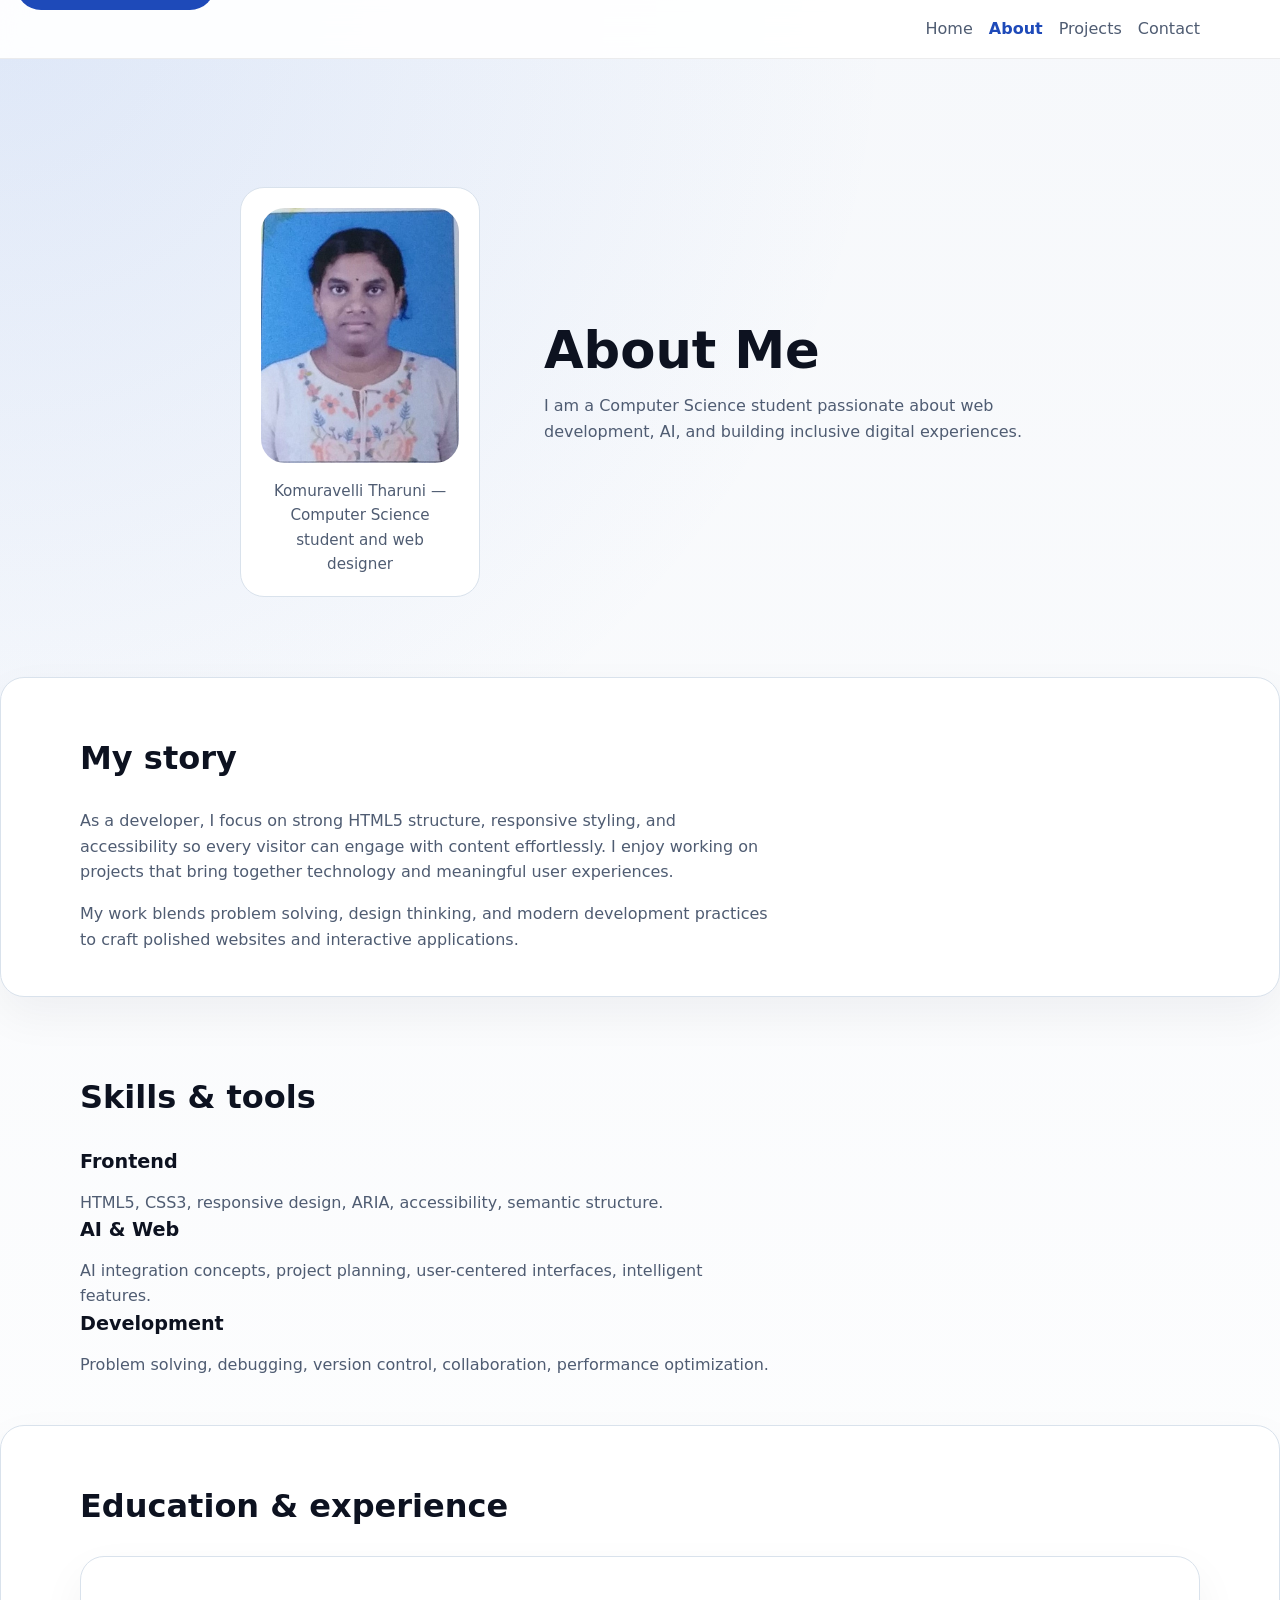
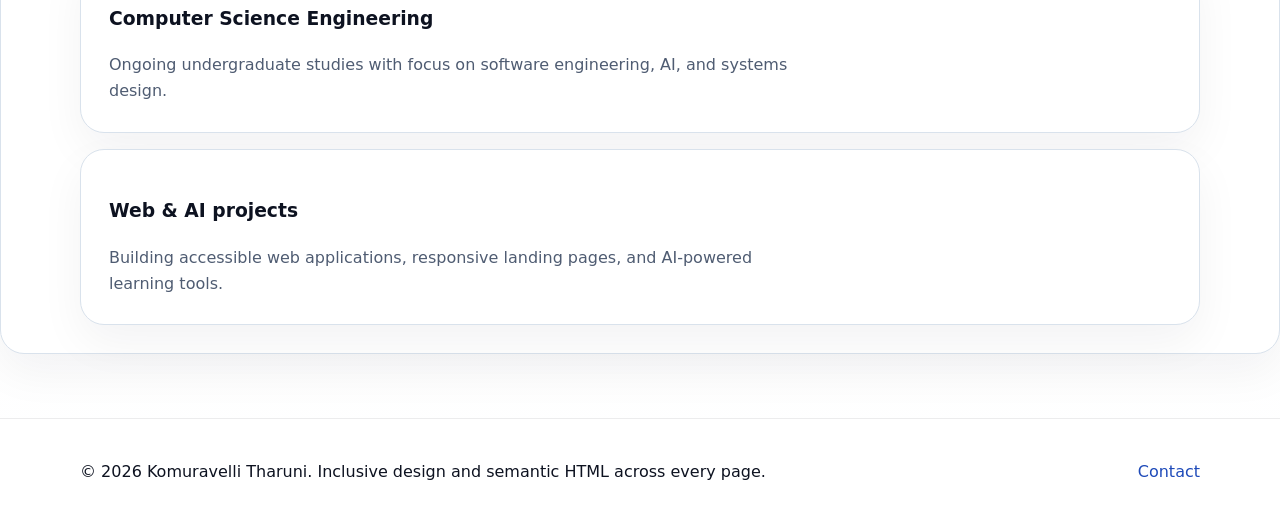
==== about.html @ faa280d8 "Initial portfolio website commit" ====
﻿<!DOCTYPE html>
<html lang="en">

<head>
    <meta charset="UTF-8">
    <meta name="viewport" content="width=device-width, initial-scale=1.0">
    <title>About | Komuravelli Tharuni</title>
    <meta name="description" content="About Komuravelli Tharuni, a Computer Science student with experience in web development, AI and inclusive design.">
    <meta name="keywords" content="about, Komuravelli Tharuni, resume, web developer, AI, accessibility">
    <meta name="author" content="Komuravelli Tharuni">
    <meta name="robots" content="index, follow">
    <link rel="canonical" href="https://example.com/about.html">
    <meta property="og:title" content="About | Komuravelli Tharuni">
    <meta property="og:description" content="Learn about Komuravelli Tharuni’s background, skills, and experience in web development and AI.">
    <meta property="og:type" content="website">
    <meta property="og:url" content="https://example.com/about.html">
    <meta name="theme-color" content="#0b1120">
    <link rel="stylesheet" href="css/style.css">
</head>

<body>
    <a class="skip-link" href="#maincontent">Skip to main content</a>

    <header class="site-header" role="banner">
        <div class="container header-inner">
            <a class="brand" href="index.html" aria-label="Home"></a>
            <nav aria-label="Primary navigation">
                <ul class="nav-list">
                    <li><a href="index.html">Home</a></li>
                    <li><a href="about.html" aria-current="page">About</a></li>
                    <li><a href="projects.html">Projects</a></li>
                    <li><a href="contact.html">Contact</a></li>
                </ul>
            </nav>
        </div>
    </header>

    <main id="maincontent" class="site-main">
        <section class="page-hero" aria-labelledby="about-heading">
            <div class="container profile-hero">
                <figure class="profile-card">
                    <img src="images/profile.jpg" alt="Portrait of Komuravelli Tharuni" width="320" height="320">
                    <figcaption>Komuravelli Tharuni — Computer Science student and web designer</figcaption>
                </figure>
                <div>
                    <h1 id="about-heading">About Me</h1>
                    <p>I am a Computer Science student passionate about web development, AI, and building inclusive digital experiences.</p>
                </div>
            </div>
        </section>

        <section class="content-block" aria-labelledby="story-heading">
            <div class="container">
                <h2 id="story-heading">My story</h2>
                <p>As a developer, I focus on strong HTML5 structure, responsive styling, and accessibility so every visitor can engage with content effortlessly. I enjoy working on projects that bring together technology and meaningful user experiences.</p>
                <p>My work blends problem solving, design thinking, and modern development practices to craft polished websites and interactive applications.</p>
            </div>
        </section>

        <section class="grid-section" aria-labelledby="skills-heading">
            <div class="container">
                <h2 id="skills-heading">Skills & tools</h2>
                <div class="grid-list">
                    <div>
                        <h3>Frontend</h3>
                        <p>HTML5, CSS3, responsive design, ARIA, accessibility, semantic structure.</p>
                    </div>
                    <div>
                        <h3>AI & Web</h3>
                        <p>AI integration concepts, project planning, user-centered interfaces, intelligent features.</p>
                    </div>
                    <div>
                        <h3>Development</h3>
                        <p>Problem solving, debugging, version control, collaboration, performance optimization.</p>
                    </div>
                </div>
            </div>
        </section>

        <section class="content-block" aria-labelledby="experience-heading">
            <div class="container">
                <h2 id="experience-heading">Education & experience</h2>
                <div class="timeline">
                    <article>
                        <h3>Computer Science Engineering</h3>
                        <p>Ongoing undergraduate studies with focus on software engineering, AI, and systems design.</p>
                    </article>
                    <article>
                        <h3>Web & AI projects</h3>
                        <p>Building accessible web applications, responsive landing pages, and AI-powered learning tools.</p>
                    </article>
                </div>
            </div>
        </section>
    </main>

    <footer class="site-footer" role="contentinfo">
        <div class="container footer-inner">
            <p>© 2026 Komuravelli Tharuni. Inclusive design and semantic HTML across every page.</p>
            <a href="contact.html">Contact</a>
        </div>
    </footer>
    <script src="js/script.js" defer></script>
</body>

</html>
---- css/style.css ----
﻿:root {
    color-scheme: light;
    font-family: Inter, system-ui, -apple-system, BlinkMacSystemFont, "Segoe UI", sans-serif;
    font-size: 16px;
    line-height: 1.6;
    color: #0d1220;
    background: #f6f8fb;
    --bg: #f6f8fb;
    --surface: #ffffff;
    --surface-alt: #eef2f7;
    --primary: #2d6cdf;
    --primary-strong: #1e4ab9;
    --text: #0d1220;
    --muted: #4f5c72;
    --border: #d9e2ec;
    --radius: 24px;
}

* {
    box-sizing: border-box;
}

html {
    scroll-behavior: smooth;
}

body {
    margin: 0;
    min-height: 100vh;
    background: radial-gradient(circle at top left, rgba(45, 108, 223, 0.12), transparent 36%),
        linear-gradient(180deg, #f6f8fb 0%, #ffffff 100%);
}

img,
svg {
    max-width: 100%;
    height: auto;
}

button,
input,
textarea,
select {
    font: inherit;
}

.skip-link {
    position: absolute;
    top: -40px;
    left: 1rem;
    background: #1e4ab9;
    color: #ffffff;
    padding: 0.75rem 1rem;
    border-radius: 999px;
    z-index: 100;
    transition: top 0.2s ease;
}

.skip-link:focus-visible {
    top: 1rem;
}

.container {
    width: min(1120px, calc(100% - 2rem));
    margin: 0 auto;
}

.site-header {
    background: rgba(255, 255, 255, 0.92);
    border-bottom: 1px solid rgba(13, 18, 32, 0.08);
    position: sticky;
    top: 0;
    z-index: 20;
    backdrop-filter: blur(12px);
}

.header-inner {
    display: flex;
    align-items: center;
    justify-content: space-between;
    gap: 1rem;
    padding: 1rem 0;
}

.brand {
    font-weight: 700;
    font-size: 1.25rem;
    color: var(--text);
    text-decoration: none;
}

.nav-list {
    display: flex;
    flex-wrap: wrap;
    gap: 1rem;
    list-style: none;
    margin: 0;
    padding: 0;
}

.nav-list a {
    color: var(--muted);
    text-decoration: none;
    transition: color 0.2s ease;
}

.nav-list a:hover,
.nav-list a:focus-visible {
    color: var(--text);
}

.nav-list a[aria-current="page"] {
    color: var(--primary-strong);
    font-weight: 600;
}

.site-main {
    padding: 2rem 0 4rem;
}

.hero,
.page-hero {
    position: relative;
    padding: 5rem 0 4rem;
    overflow: hidden;
}

.hero::before {
    content: "";
    position: absolute;
    inset: 0;
    background: radial-gradient(circle at top left, rgba(45, 108, 223, 0.14), transparent 28%),
        radial-gradient(circle at bottom right, rgba(45, 108, 223, 0.08), transparent 16%);
    pointer-events: none;
}

.hero .container,
.page-hero .container {
    position: relative;
    z-index: 1;
    display: grid;
    gap: 1.5rem;
    max-width: 880px;
}

.hero .top-title {
    display: inline-flex;
    align-items: center;
    justify-content: center;
    padding: 0.75rem 1.1rem;
    border-radius: 999px;
    background: rgba(45, 108, 223, 0.1);
    font-size: 0.95rem;
    letter-spacing: 0.24em;
    text-transform: uppercase;
    font-weight: 700;
    color: var(--primary-strong);
    margin-bottom: 1rem;
}

.hero .eyebrow,
.feature .eyebrow {
    font-size: 0.875rem;
    text-transform: uppercase;
    letter-spacing: 0.18em;
    color: var(--primary-strong);
    margin-bottom: 0.75rem;
}

.profile-hero {
    display: grid;
    grid-template-columns: minmax(0, 320px) 1fr;
    gap: 2rem;
    align-items: center;
}

.profile-card {
    background: var(--surface);
    border: 1px solid var(--border);
    border-radius: var(--radius);
    padding: 1.25rem;
    text-align: center;
}

.profile-card img {
    display: block;
    width: 100%;
    max-width: 320px;
    height: auto;
    border-radius: 24px;
    margin: 0 auto 1rem;
}

.profile-card figcaption {
    color: var(--muted);
    font-size: 0.95rem;
}

.hero h1,
.page-hero h1 {
    margin: 0;
    font-size: clamp(2.5rem, 4vw, 4.25rem);
    line-height: 1.05;
    max-width: 12ch;
}

.hero-copy,
.page-hero p,
.content-block p,
.grid-section p,
.feature p {
    color: var(--muted);
    max-width: 68ch;
}

.hero-copy {
    font-size: 1.05rem;
    line-height: 1.85;
    margin-bottom: 1.5rem;
}

.button-group {
    display: flex;
    flex-wrap: wrap;
    gap: 1rem;
    margin-top: 1.75rem;
}

.button {
    display: inline-flex;
    align-items: center;
    justify-content: center;
    padding: 0.95rem 1.6rem;
    border-radius: 999px;
    text-decoration: none;
    transition: transform 0.15s ease, background-color 0.2s ease, color 0.2s ease;
    border: 1px solid transparent;
    font-weight: 600;
}

.button:hover,
.button:focus-visible {
    transform: translateY(-1px);
}

.button.primary {
    background: var(--primary);
    color: #fff;
}

.button.secondary {
    background: transparent;
    color: var(--text);
    border-color: rgba(13, 18, 32, 0.12);
}

.button.tertiary {
    background: var(--surface);
    color: var(--text);
    border-color: var(--border);
}

.overview,
.feature,
.content-block,
.project-grid,
.grid-section {
    padding: 3rem 0;
}

.overview h2,
.grid-section h2,
.project-grid h2,
.content-block h2 {
    margin-bottom: 1.5rem;
    font-size: clamp(1.8rem, 2.5vw, 2.5rem);
}

.card-grid,
.feature-cards,
.project-listings,
.contact-grid {
    display: grid;
    gap: 1.5rem;
}

.card,
.project-card,
.content-block,
.timeline article,
.contact-form {
    background: var(--surface);
    border: 1px solid var(--border);
    border-radius: var(--radius);
    padding: 1.75rem;
    box-shadow: 0 18px 45px rgba(13, 18, 32, 0.05);
}

.card h3,
.project-card h3,
.grid-list h3 {
    margin-top: 0;
    margin-bottom: 0.75rem;
    font-size: 1.2rem;
}

.card p,
.project-card p,
.timeline p,
.grid-list p {
    margin: 0;
    color: var(--muted);
}

.feature-inner {
    grid-template-columns: 1.2fr 0.9fr;
    align-items: stretch;
    gap: 2rem;
}

.project-card {
    display: flex;
    flex-direction: column;
    gap: 1rem;
}

.project-meta {
    margin-top: auto;
    color: var(--primary-strong);
    font-size: 0.95rem;
}

.grid-list {
    grid-template-columns: repeat(3, minmax(0, 1fr));
}

.timeline {
    display: grid;
    gap: 1rem;
}

.contact-grid {
    grid-template-columns: 1fr 1.2fr;
}

.contact-form {
    padding: 2rem;
}

fieldset {
    border: none;
    padding: 0;
    margin: 0 0 1.5rem;
}

legend {
    position: absolute;
    width: 1px;
    height: 1px;
    overflow: hidden;
    clip: rect(1px, 1px, 1px, 1px);
}

label {
    display: block;
    margin-bottom: 0.5rem;
    font-weight: 600;
    color: var(--text);
}

input,
textarea {
    width: 100%;
    border: 1px solid var(--border);
    border-radius: 16px;
    padding: 1rem;
    background: #fff;
    color: var(--text);
    transition: border-color 0.2s ease, box-shadow 0.2s ease;
}

input:focus,
textarea:focus {
    outline: 3px solid rgba(45, 108, 223, 0.24);
    border-color: var(--primary-strong);
}

textarea {
    min-height: 10rem;
    resize: vertical;
}

.site-footer {
    border-top: 1px solid rgba(13, 18, 32, 0.08);
    padding: 1.5rem 0;
    background: rgba(255, 255, 255, 0.92);
}

.footer-inner {
    display: flex;
    flex-wrap: wrap;
    justify-content: space-between;
    gap: 1rem;
    align-items: center;
}

.site-footer a {
    color: var(--primary-strong);
    text-decoration: none;
}

.sr-only {
    position: absolute;
    width: 1px;
    height: 1px;
    padding: 0;
    margin: -1px;
    overflow: hidden;
    clip: rect(0, 0, 0, 0);
    white-space: nowrap;
    border: 0;
}

.form-status {
    margin-bottom: 1rem;
    color: var(--primary-strong);
    font-size: 0.95rem;
}

@media (max-width: 860px) {
    .feature-inner,
    .grid-list,
    .contact-grid {
        grid-template-columns: 1fr;
    }

    .hero h1,
    .page-hero h1 {
        font-size: clamp(2rem, 6vw, 3rem);
    }
}

@media (max-width: 680px) {
    .header-inner {
        flex-direction: column;
        align-items: flex-start;
    }

    .nav-list {
        width: 100%;
        justify-content: flex-start;
    }

    .button-group {
        flex-direction: column;
        align-items: stretch;
    }

    .card-grid,
    .project-listings {
        grid-template-columns: 1fr;
    }
}
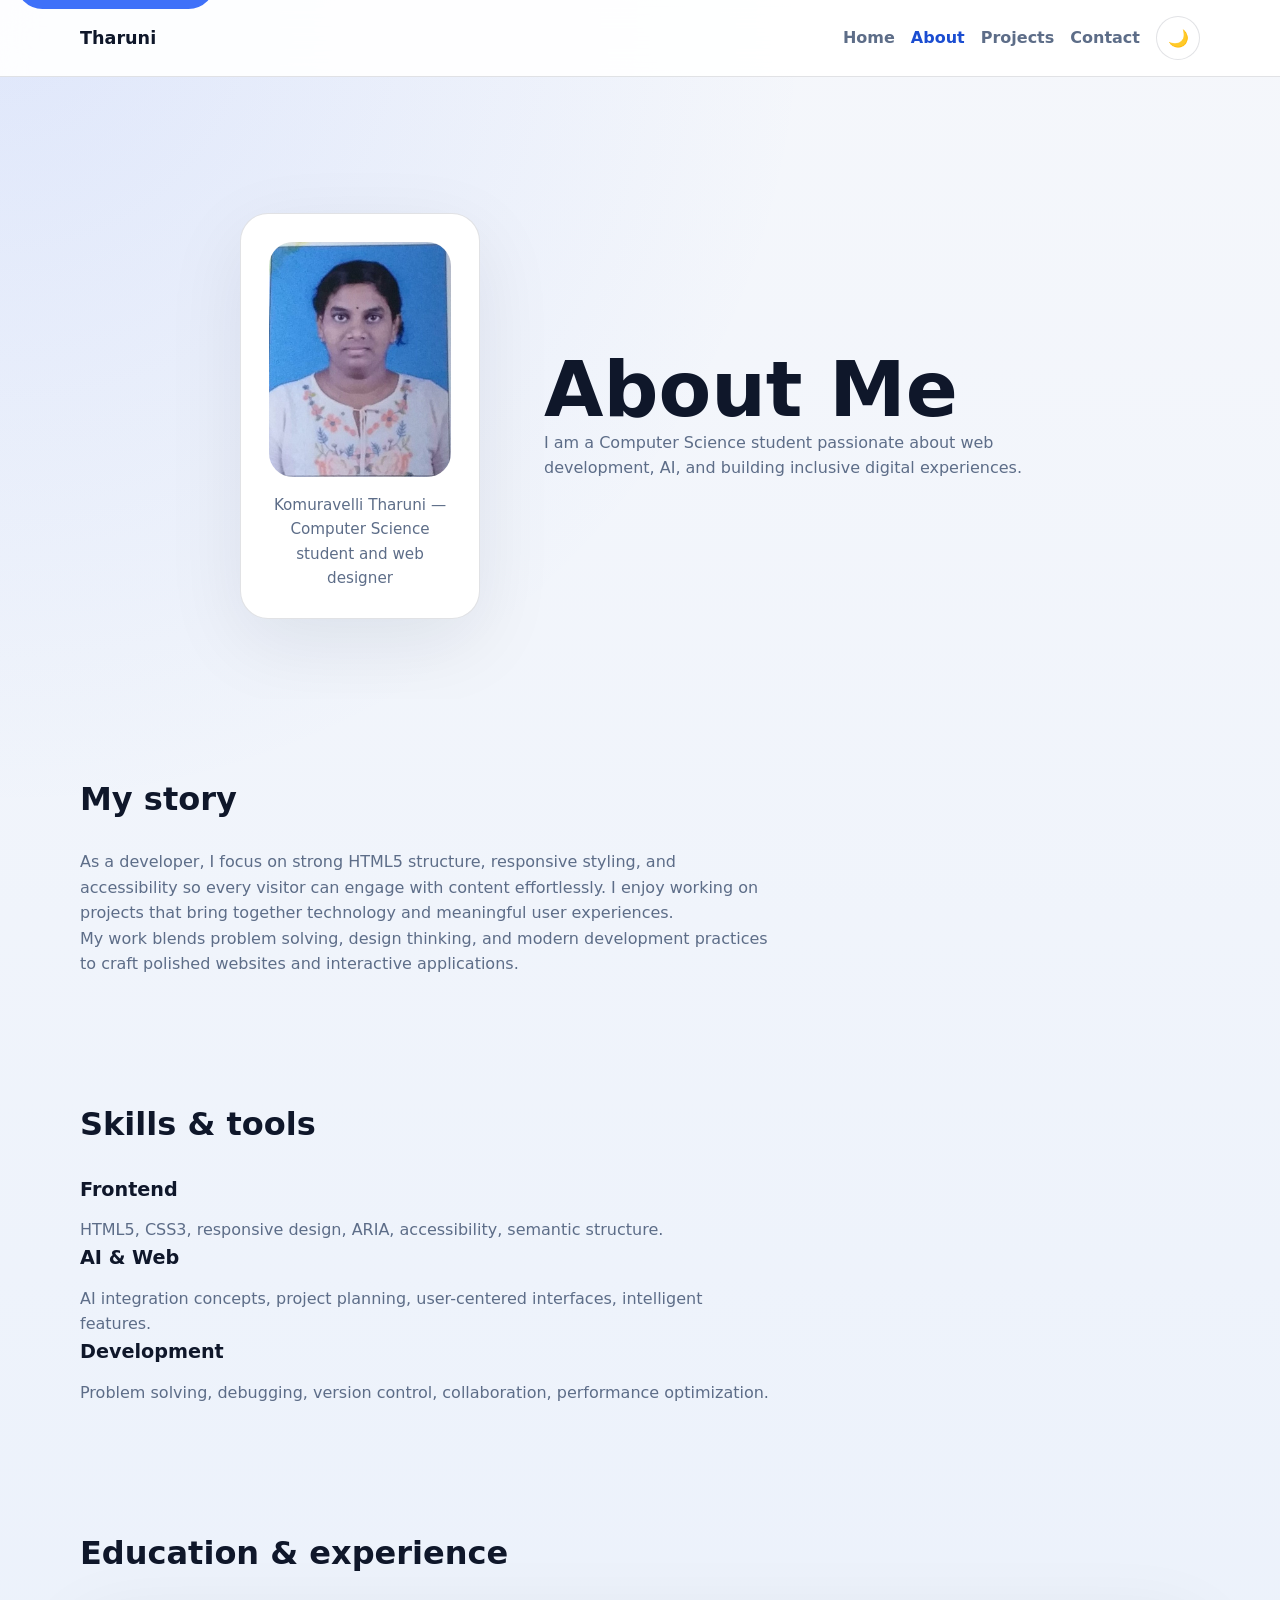
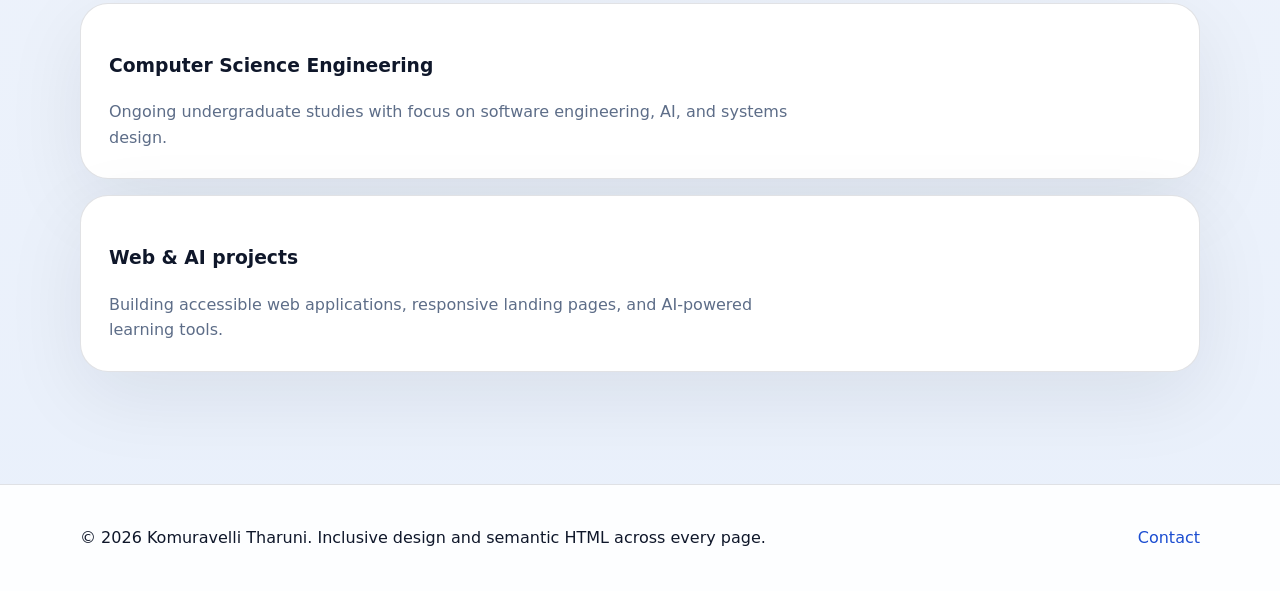
==== commit 826aaafc: "Update portfolio with responsive CSS grid, dark mode, and theme toggle" ====
--- a/about.html
+++ b/about.html
@@ -18,12 +18,12 @@
     <link rel="stylesheet" href="css/style.css">
 </head>
 
-<body>
+<body data-theme="light">
     <a class="skip-link" href="#maincontent">Skip to main content</a>
 
     <header class="site-header" role="banner">
         <div class="container header-inner">
-            <a class="brand" href="index.html" aria-label="Home"></a>
+            <a class="brand" href="index.html" aria-label="Home">Tharuni</a>
             <nav aria-label="Primary navigation">
                 <ul class="nav-list">
                     <li><a href="index.html">Home</a></li>
@@ -32,6 +32,7 @@
                     <li><a href="contact.html">Contact</a></li>
                 </ul>
             </nav>
+            <button class="theme-toggle" type="button" aria-pressed="false" aria-label="Toggle theme">🌙</button>
         </div>
     </header>
 
--- a/css/style.css
+++ b/css/style.css
@@ -3,20 +3,39 @@
     font-family: Inter, system-ui, -apple-system, BlinkMacSystemFont, "Segoe UI", sans-serif;
     font-size: 16px;
     line-height: 1.6;
-    color: #0d1220;
-    background: #f6f8fb;
-    --bg: #f6f8fb;
+    color: #0f172a;
+    background: #f5f7fb;
+    --bg: #f5f7fb;
+    --bg-alt: #e9f0fb;
     --surface: #ffffff;
-    --surface-alt: #eef2f7;
-    --primary: #2d6cdf;
-    --primary-strong: #1e4ab9;
-    --text: #0d1220;
-    --muted: #4f5c72;
-    --border: #d9e2ec;
-    --radius: 24px;
-}
-
-* {
+    --surface-alt: #f1f5fb;
+    --primary: #3f71f9;
+    --primary-strong: #1b4dd1;
+    --accent: #ffd166;
+    --text: #0f172a;
+    --muted: #5d6d88;
+    --border: rgba(15, 23, 42, 0.12);
+    --shadow: 0 24px 80px rgba(15, 23, 42, 0.08);
+    --radius: 28px;
+    --max-width: 1120px;
+}
+
+[data-theme="dark"] {
+    color-scheme: dark;
+    --bg: #07111f;
+    --bg-alt: #0b1a34;
+    --surface: rgba(13, 25, 49, 0.94);
+    --surface-alt: #12274b;
+    --text: #e7eefb;
+    --muted: #94a6c6;
+    --primary: #5a8cff;
+    --primary-strong: #8cc4ff;
+    --accent: #ffd166;
+    --border: rgba(255, 255, 255, 0.08);
+    --shadow: 0 24px 90px rgba(0, 0, 0, 0.35);
+}
+
+*, *::before, *::after {
     box-sizing: border-box;
 }
 
@@ -27,14 +46,28 @@
 body {
     margin: 0;
     min-height: 100vh;
-    background: radial-gradient(circle at top left, rgba(45, 108, 223, 0.12), transparent 36%),
-        linear-gradient(180deg, #f6f8fb 0%, #ffffff 100%);
+    color: var(--text);
+    background: radial-gradient(circle at top left, rgba(63, 113, 249, 0.12), transparent 32%),
+        linear-gradient(180deg, var(--bg) 0%, var(--bg-alt) 100%);
+    transition: background 0.35s ease, color 0.35s ease;
+}
+
+body::before {
+    content: "";
+    position: fixed;
+    inset: 0;
+    background: radial-gradient(circle at 92% 10%, rgba(255, 209, 102, 0.08), transparent 12%),
+        radial-gradient(circle at 12% 24%, rgba(63, 113, 249, 0.1), transparent 12%);
+    pointer-events: none;
+    z-index: -1;
+    opacity: 0.85;
 }
 
 img,
 svg {
     max-width: 100%;
     height: auto;
+    display: block;
 }
 
 button,
@@ -44,16 +77,25 @@
     font: inherit;
 }
 
+button {
+    cursor: pointer;
+}
+
+::selection {
+    background: rgba(63, 113, 249, 0.2);
+    color: var(--text);
+}
+
 .skip-link {
     position: absolute;
-    top: -40px;
+    top: -44px;
     left: 1rem;
-    background: #1e4ab9;
+    background: var(--primary);
     color: #ffffff;
-    padding: 0.75rem 1rem;
+    padding: 0.85rem 1rem;
     border-radius: 999px;
-    z-index: 100;
-    transition: top 0.2s ease;
+    z-index: 1000;
+    transition: top 0.2s ease, transform 0.2s ease;
 }
 
 .skip-link:focus-visible {
@@ -61,30 +103,36 @@
 }
 
 .container {
-    width: min(1120px, calc(100% - 2rem));
+    width: min(var(--max-width), calc(100% - 2rem));
     margin: 0 auto;
 }
 
 .site-header {
-    background: rgba(255, 255, 255, 0.92);
-    border-bottom: 1px solid rgba(13, 18, 32, 0.08);
     position: sticky;
     top: 0;
-    z-index: 20;
-    backdrop-filter: blur(12px);
+    z-index: 50;
+    background: rgba(255, 255, 255, 0.92);
+    border-bottom: 1px solid var(--border);
+    -webkit-backdrop-filter: blur(16px);
+    backdrop-filter: blur(16px);
+    transition: background 0.3s ease, border-color 0.3s ease;
+}
+
+[data-theme="dark"] .site-header {
+    background: rgba(7, 17, 31, 0.88);
 }
 
 .header-inner {
-    display: flex;
-    align-items: center;
-    justify-content: space-between;
+    display: grid;
+    grid-template-columns: auto 1fr auto;
+    align-items: center;
     gap: 1rem;
     padding: 1rem 0;
 }
 
 .brand {
-    font-weight: 700;
-    font-size: 1.25rem;
+    font-weight: 800;
+    font-size: 1.1rem;
     color: var(--text);
     text-decoration: none;
 }
@@ -93,6 +141,8 @@
     display: flex;
     flex-wrap: wrap;
     gap: 1rem;
+    justify-content: flex-end;
+    align-items: center;
     list-style: none;
     margin: 0;
     padding: 0;
@@ -101,21 +151,42 @@
 .nav-list a {
     color: var(--muted);
     text-decoration: none;
-    transition: color 0.2s ease;
+    font-weight: 600;
+    transition: color 0.2s ease, transform 0.2s ease;
 }
 
 .nav-list a:hover,
 .nav-list a:focus-visible {
     color: var(--text);
+    transform: translateY(-1px);
 }
 
 .nav-list a[aria-current="page"] {
     color: var(--primary-strong);
-    font-weight: 600;
+}
+
+.theme-toggle {
+    width: 44px;
+    height: 44px;
+    border-radius: 999px;
+    border: 1px solid var(--border);
+    background: var(--surface);
+    color: var(--text);
+    display: inline-flex;
+    align-items: center;
+    justify-content: center;
+    font-size: 1.05rem;
+    transition: transform 0.2s ease, border-color 0.2s ease, background-color 0.2s ease;
+}
+
+.theme-toggle:hover,
+.theme-toggle:focus-visible {
+    transform: translateY(-1px);
+    border-color: var(--primary);
 }
 
 .site-main {
-    padding: 2rem 0 4rem;
+    padding: 2.5rem 0 4rem;
 }
 
 .hero,
@@ -129,8 +200,8 @@
     content: "";
     position: absolute;
     inset: 0;
-    background: radial-gradient(circle at top left, rgba(45, 108, 223, 0.14), transparent 28%),
-        radial-gradient(circle at bottom right, rgba(45, 108, 223, 0.08), transparent 16%);
+    background: radial-gradient(circle at top left, rgba(63, 113, 249, 0.14), transparent 28%),
+        radial-gradient(circle at bottom right, rgba(255, 209, 102, 0.08), transparent 16%);
     pointer-events: none;
 }
 
@@ -143,28 +214,27 @@
     max-width: 880px;
 }
 
-.hero .top-title {
+.top-title {
     display: inline-flex;
     align-items: center;
     justify-content: center;
-    padding: 0.75rem 1.1rem;
+    padding: 0.85rem 1.2rem;
     border-radius: 999px;
-    background: rgba(45, 108, 223, 0.1);
-    font-size: 0.95rem;
-    letter-spacing: 0.24em;
+    background: rgba(63, 113, 249, 0.12);
+    color: var(--primary-strong);
+    font-size: 0.9rem;
+    letter-spacing: 0.2em;
     text-transform: uppercase;
     font-weight: 700;
+    max-width: max-content;
+}
+
+.eyebrow {
+    font-size: 0.85rem;
+    text-transform: uppercase;
+    letter-spacing: 0.2em;
     color: var(--primary-strong);
-    margin-bottom: 1rem;
-}
-
-.hero .eyebrow,
-.feature .eyebrow {
-    font-size: 0.875rem;
-    text-transform: uppercase;
-    letter-spacing: 0.18em;
-    color: var(--primary-strong);
-    margin-bottom: 0.75rem;
+    margin: 0 0 1rem;
 }
 
 .profile-hero {
@@ -199,8 +269,8 @@
 .hero h1,
 .page-hero h1 {
     margin: 0;
-    font-size: clamp(2.5rem, 4vw, 4.25rem);
-    line-height: 1.05;
+    font-size: clamp(2.6rem, 6vw, 4.8rem);
+    line-height: 1.02;
     max-width: 12ch;
 }
 
@@ -209,13 +279,14 @@
 .content-block p,
 .grid-section p,
 .feature p {
+    margin: 0;
     color: var(--muted);
     max-width: 68ch;
 }
 
 .hero-copy {
     font-size: 1.05rem;
-    line-height: 1.85;
+    line-height: 1.95;
     margin-bottom: 1.5rem;
 }
 
@@ -223,7 +294,7 @@
     display: flex;
     flex-wrap: wrap;
     gap: 1rem;
-    margin-top: 1.75rem;
+    margin-top: 1.8rem;
 }
 
 .button {
@@ -233,7 +304,7 @@
     padding: 0.95rem 1.6rem;
     border-radius: 999px;
     text-decoration: none;
-    transition: transform 0.15s ease, background-color 0.2s ease, color 0.2s ease;
+    transition: transform 0.15s ease, background-color 0.2s ease, color 0.2s ease, border-color 0.2s ease;
     border: 1px solid transparent;
     font-weight: 600;
 }
@@ -251,7 +322,7 @@
 .button.secondary {
     background: transparent;
     color: var(--text);
-    border-color: rgba(13, 18, 32, 0.12);
+    border-color: rgba(15, 23, 42, 0.12);
 }
 
 .button.tertiary {
@@ -286,14 +357,14 @@
 
 .card,
 .project-card,
-.content-block,
 .timeline article,
-.contact-form {
+.contact-form,
+.profile-card {
     background: var(--surface);
     border: 1px solid var(--border);
     border-radius: var(--radius);
     padding: 1.75rem;
-    box-shadow: 0 18px 45px rgba(13, 18, 32, 0.05);
+    box-shadow: var(--shadow);
 }
 
 .card h3,
@@ -313,9 +384,10 @@
 }
 
 .feature-inner {
-    grid-template-columns: 1.2fr 0.9fr;
+    display: grid;
+    grid-template-columns: minmax(0, 1.15fr) minmax(280px, 0.85fr);
+    gap: 2rem;
     align-items: stretch;
-    gap: 2rem;
 }
 
 .project-card {
@@ -331,7 +403,7 @@
 }
 
 .grid-list {
-    grid-template-columns: repeat(3, minmax(0, 1fr));
+    grid-template-columns: repeat(auto-fit, minmax(220px, 1fr));
 }
 
 .timeline {
@@ -372,16 +444,16 @@
 textarea {
     width: 100%;
     border: 1px solid var(--border);
-    border-radius: 16px;
+    border-radius: 18px;
     padding: 1rem;
-    background: #fff;
-    color: var(--text);
-    transition: border-color 0.2s ease, box-shadow 0.2s ease;
+    background: var(--surface-alt);
+    color: var(--text);
+    transition: border-color 0.2s ease, box-shadow 0.2s ease, background 0.2s ease;
 }
 
 input:focus,
 textarea:focus {
-    outline: 3px solid rgba(45, 108, 223, 0.24);
+    outline: 3px solid rgba(63, 113, 249, 0.18);
     border-color: var(--primary-strong);
 }
 
@@ -391,9 +463,13 @@
 }
 
 .site-footer {
-    border-top: 1px solid rgba(13, 18, 32, 0.08);
+    border-top: 1px solid var(--border);
     padding: 1.5rem 0;
     background: rgba(255, 255, 255, 0.92);
+}
+
+[data-theme="dark"] .site-footer {
+    background: rgba(7, 17, 31, 0.88);
 }
 
 .footer-inner {
@@ -427,28 +503,45 @@
     font-size: 0.95rem;
 }
 
-@media (max-width: 860px) {
+@media (max-width: 1024px) {
     .feature-inner,
-    .grid-list,
     .contact-grid {
         grid-template-columns: 1fr;
     }
+}
+
+@media (max-width: 860px) {
+    .header-inner {
+        grid-template-columns: 1fr auto;
+    }
+
+    .nav-list {
+        justify-content: flex-end;
+    }
 
     .hero h1,
     .page-hero h1 {
-        font-size: clamp(2rem, 6vw, 3rem);
-    }
-}
-
-@media (max-width: 680px) {
+        font-size: clamp(2.2rem, 7vw, 3.6rem);
+    }
+
+    .card-grid,
+    .feature-cards,
+    .project-listings,
+    .grid-list {
+        grid-template-columns: repeat(auto-fit, minmax(260px, 1fr));
+    }
+}
+
+@media (max-width: 720px) {
     .header-inner {
-        flex-direction: column;
+        grid-template-columns: 1fr;
         align-items: flex-start;
     }
 
     .nav-list {
         width: 100%;
         justify-content: flex-start;
+        gap: 0.75rem;
     }
 
     .button-group {
@@ -456,8 +549,22 @@
         align-items: stretch;
     }
 
-    .card-grid,
-    .project-listings {
+    .profile-hero {
         grid-template-columns: 1fr;
     }
-}
+
+    .hero,
+    .page-hero {
+        padding: 3rem 0 2.5rem;
+    }
+
+    .site-main {
+        padding: 2rem 0 3rem;
+    }
+
+    .footer-inner {
+        flex-direction: column;
+        align-items: flex-start;
+    }
+}
+
